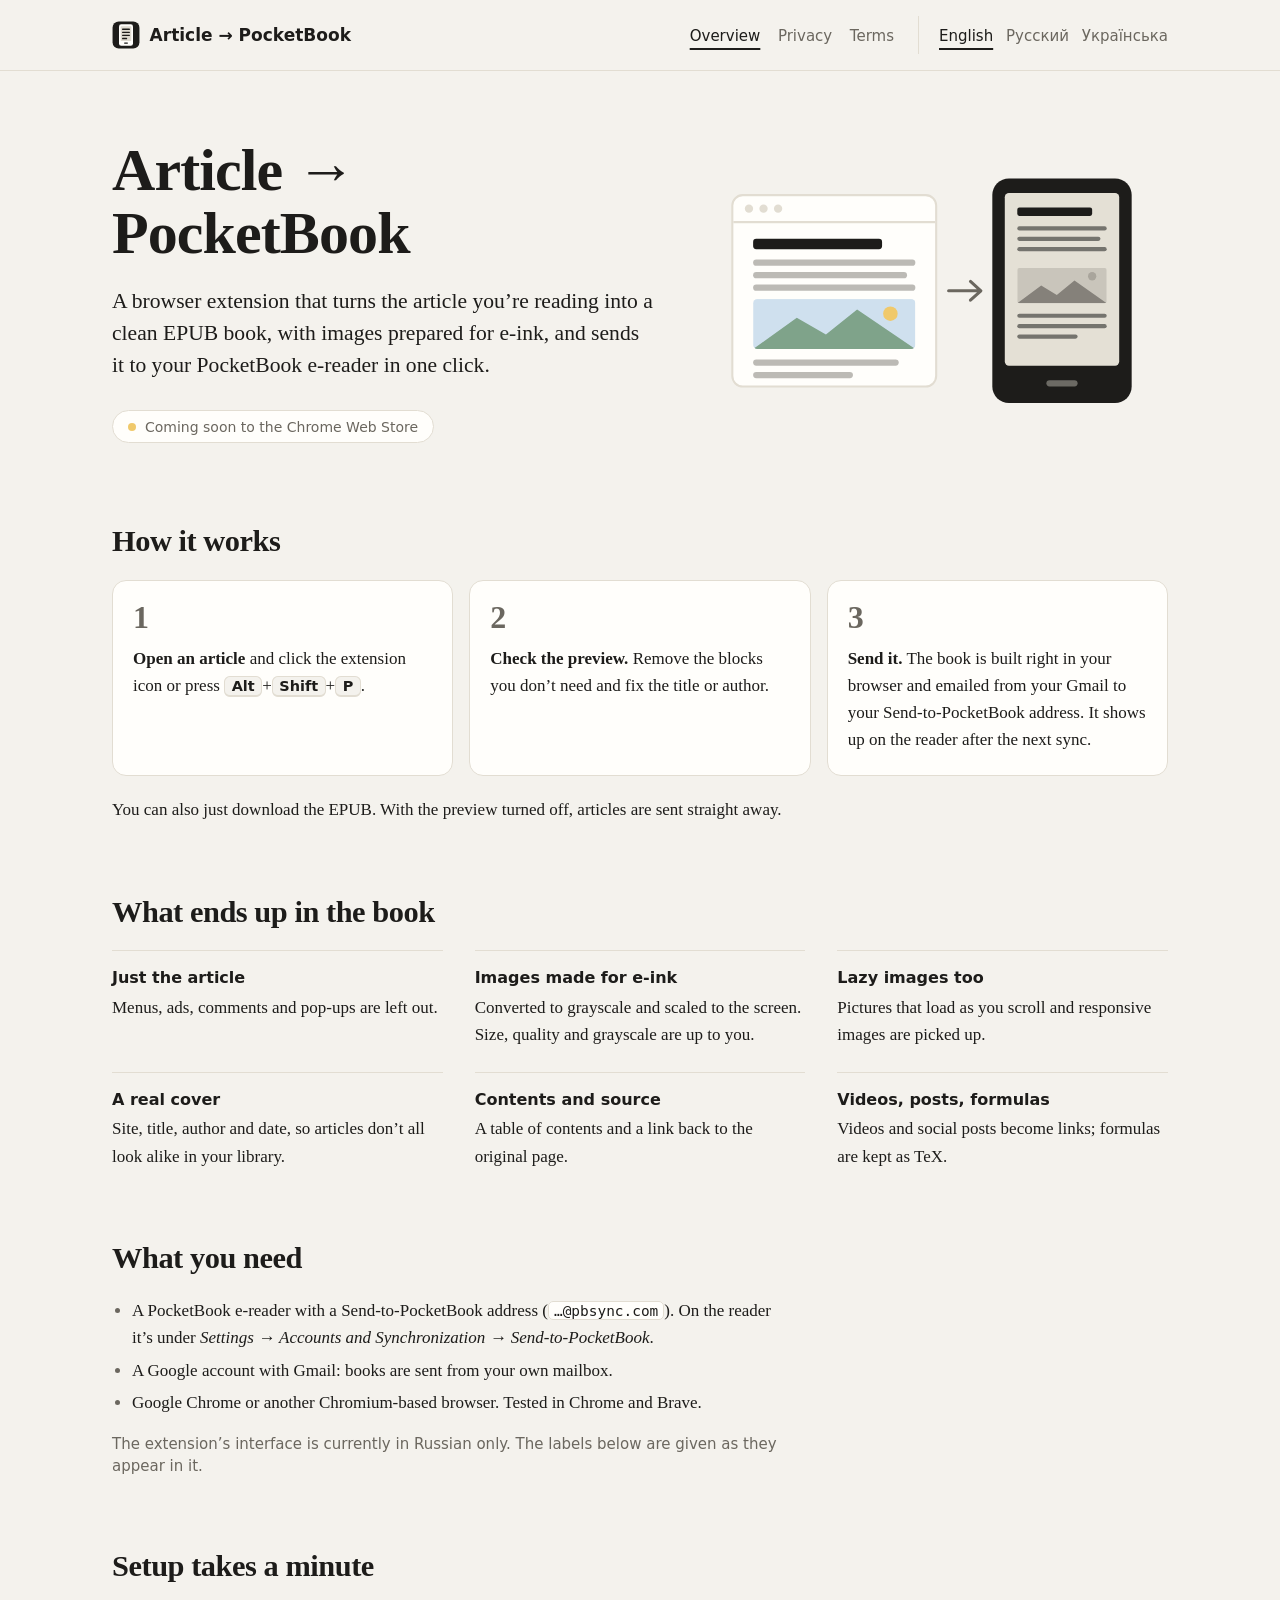
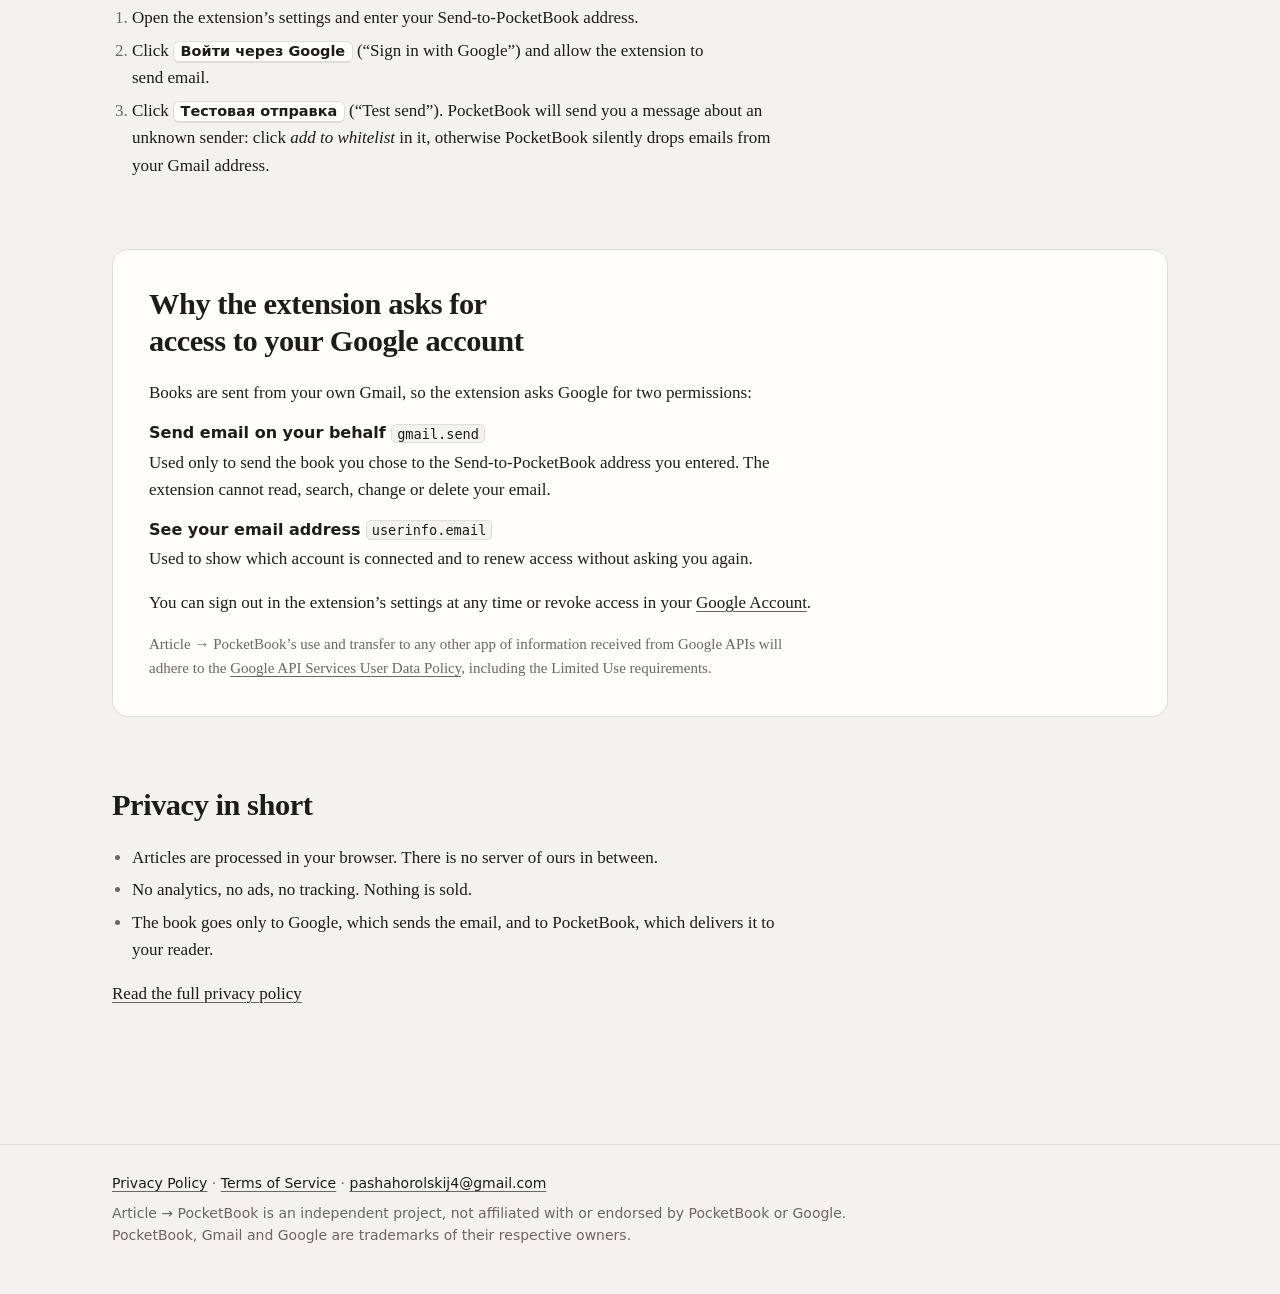
==== index.html @ c2977bc2 "Add Article → PocketBook pages: overview, privacy policy, terms (en, ru, uk) Co-Authored-By: Claude " ====
<!doctype html>
<html lang="en">
<head>
  <meta charset="utf-8">
  <title>Article → PocketBook</title>
  <meta http-equiv="refresh" content="0; url=article-to-pocketbook/">
  <link rel="canonical" href="https://pavel-horol.github.io/article-to-pocketbook/">
</head>
<body>
  <p><a href="article-to-pocketbook/">Article → PocketBook</a> · <a href="mailto:pashahorolskij4@gmail.com">pashahorolskij4@gmail.com</a></p>
</body>
</html>
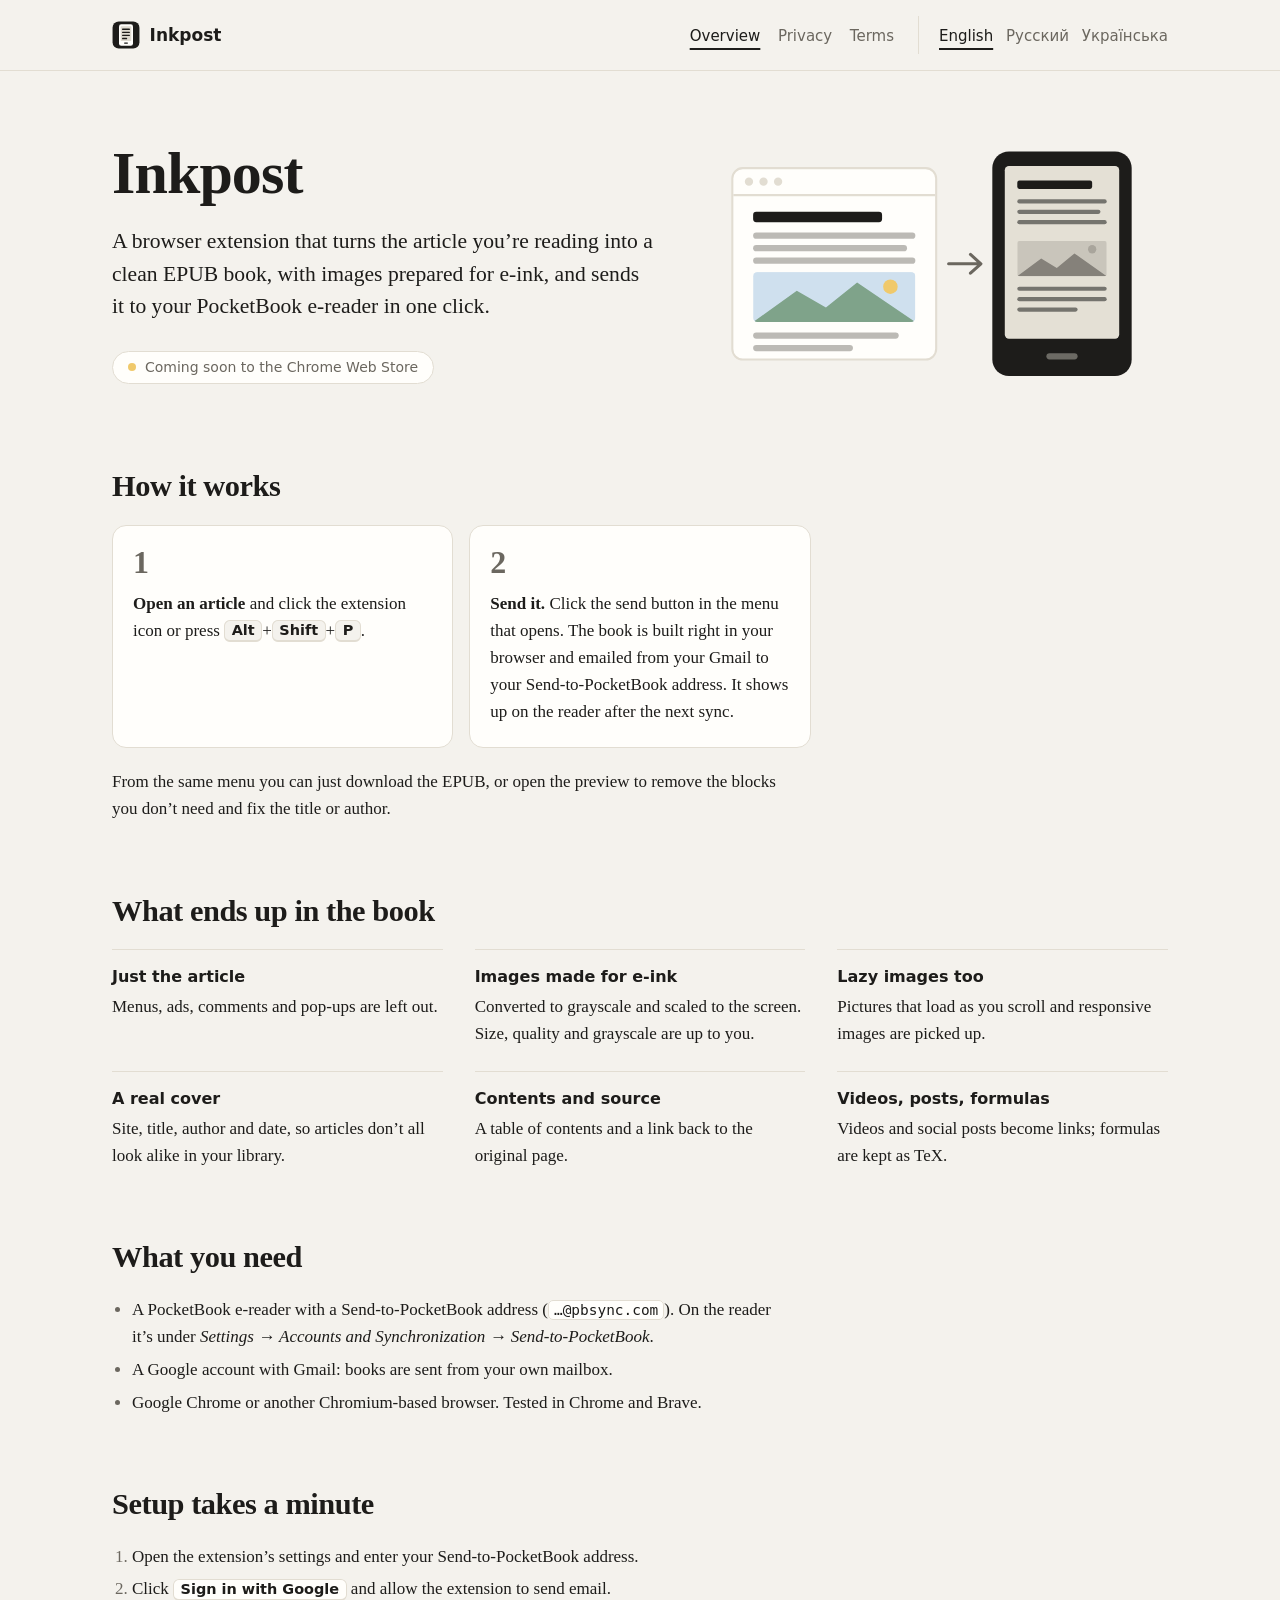
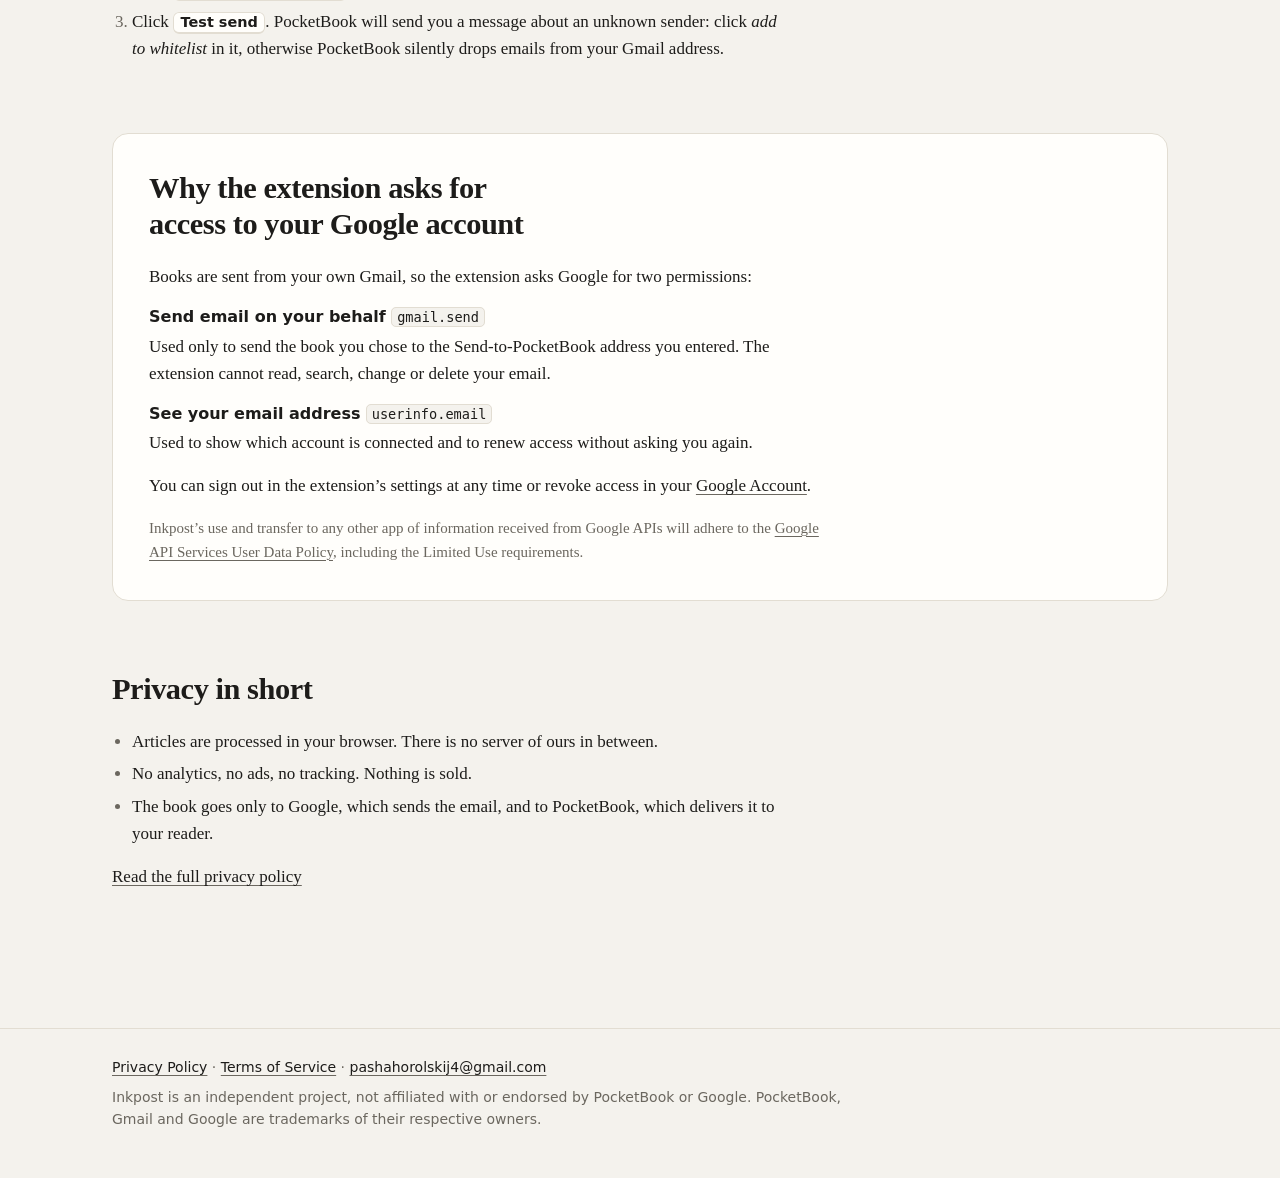
==== commit 601a62d0: "Update pages" ====
--- a/index.html
+++ b/index.html
@@ -2,11 +2,11 @@
 <html lang="en">
 <head>
   <meta charset="utf-8">
-  <title>Article → PocketBook</title>
+  <title>Inkpost</title>
   <meta http-equiv="refresh" content="0; url=article-to-pocketbook/">
   <link rel="canonical" href="https://pavel-horol.github.io/article-to-pocketbook/">
 </head>
 <body>
-  <p><a href="article-to-pocketbook/">Article → PocketBook</a> · <a href="mailto:pashahorolskij4@gmail.com">pashahorolskij4@gmail.com</a></p>
+  <p><a href="article-to-pocketbook/">Inkpost</a> · <a href="mailto:pashahorolskij4@gmail.com">pashahorolskij4@gmail.com</a></p>
 </body>
 </html>
